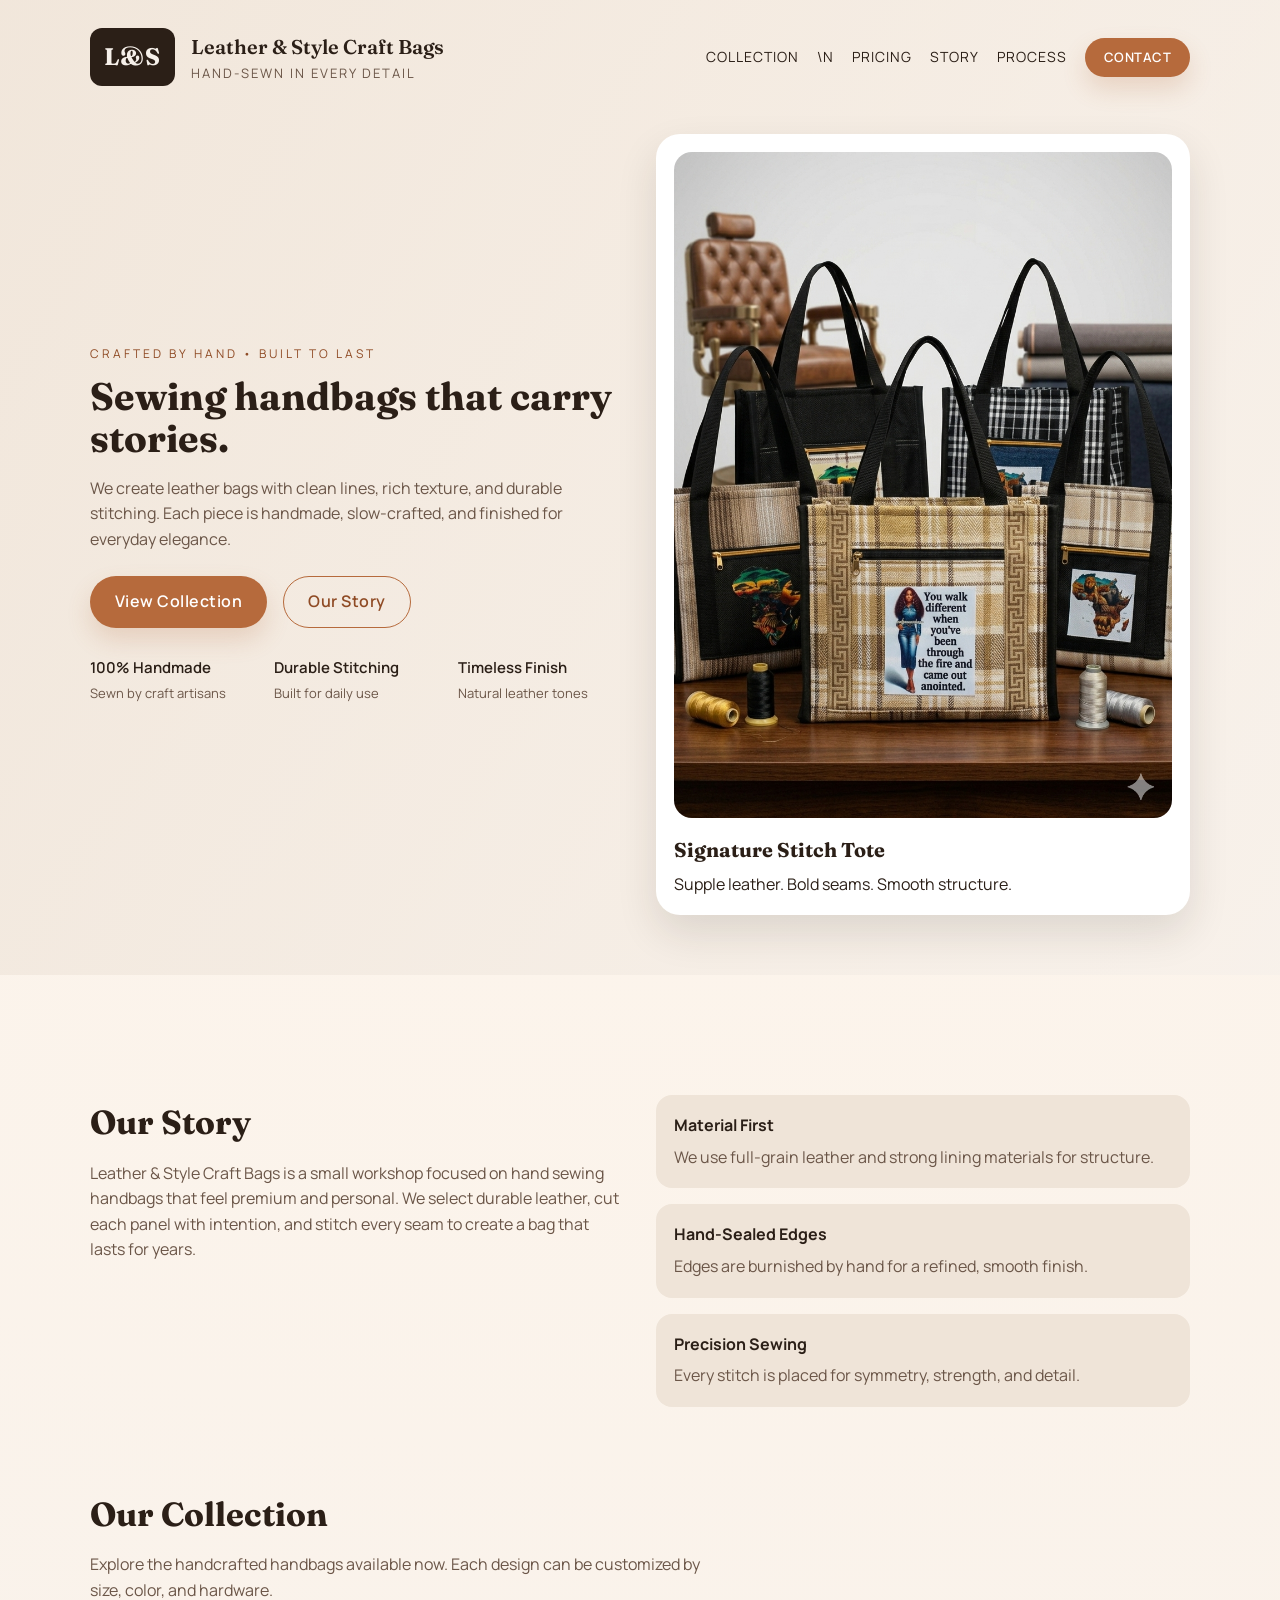
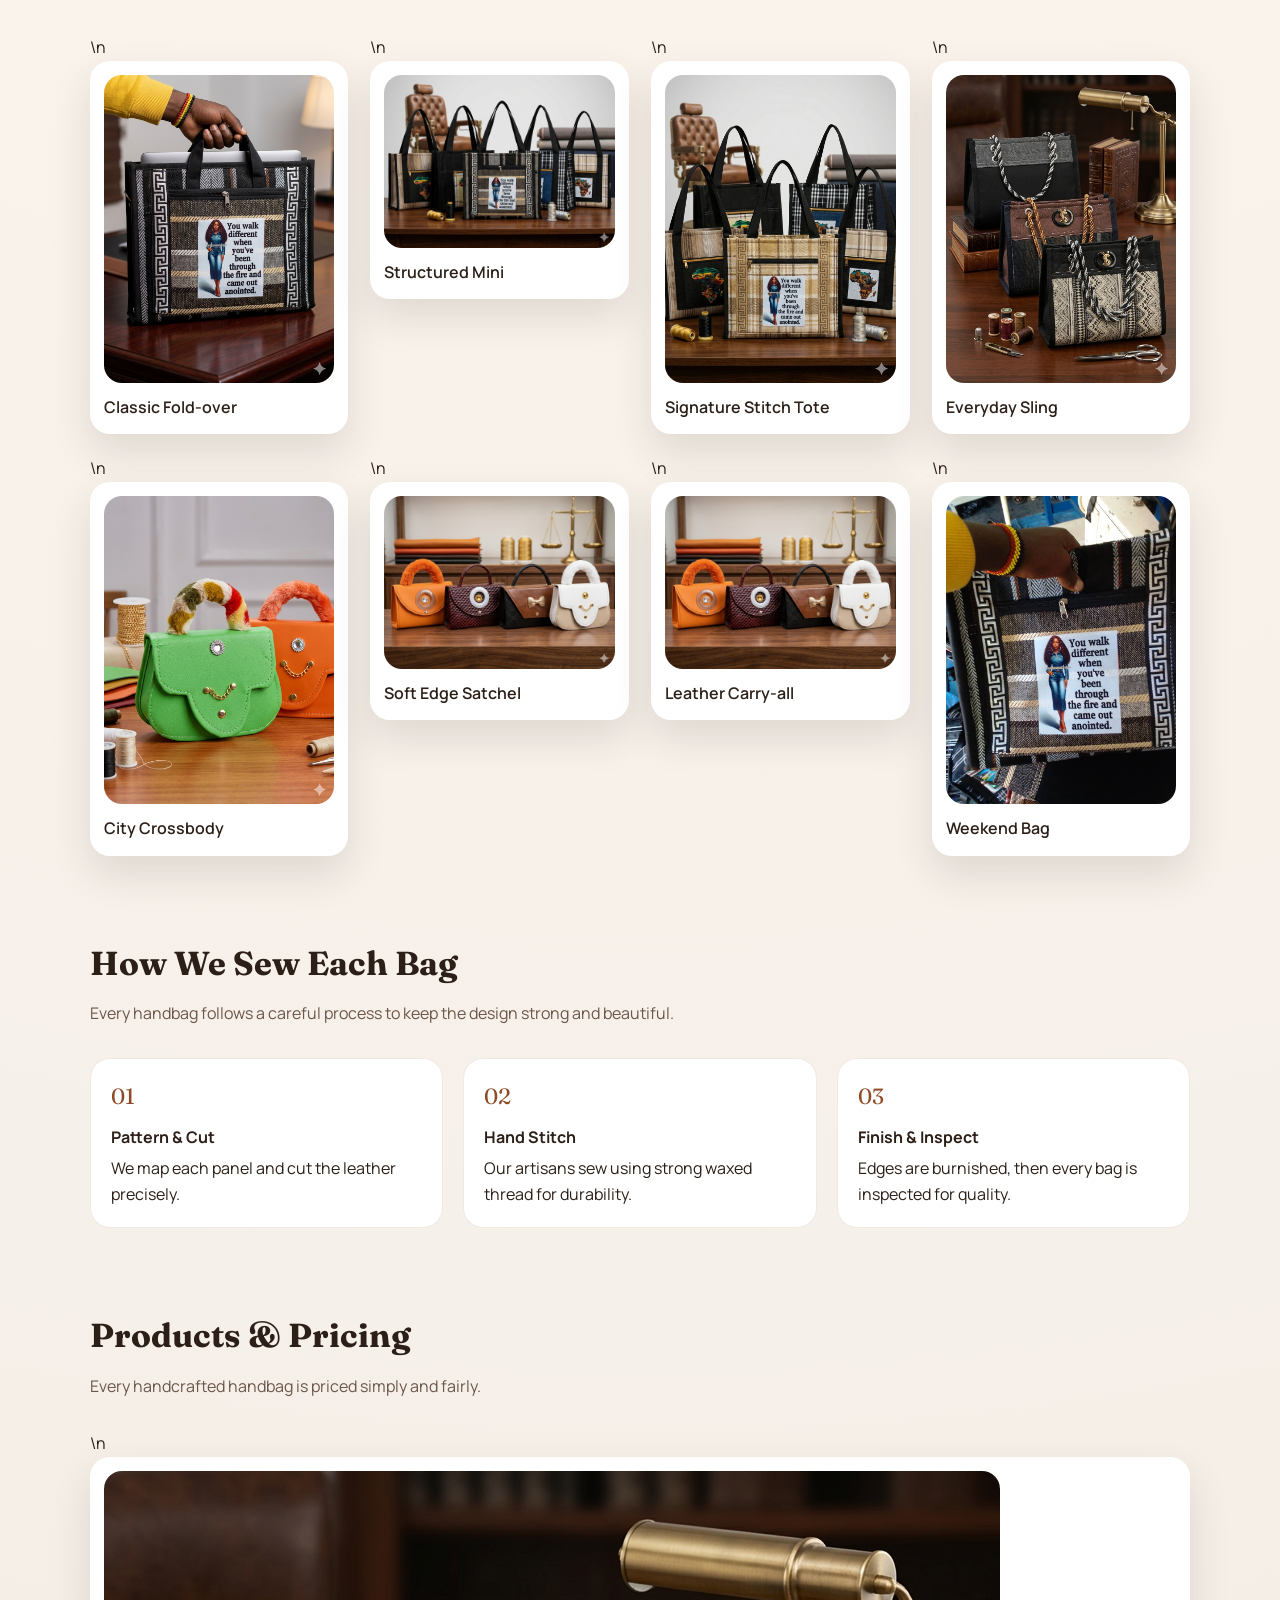
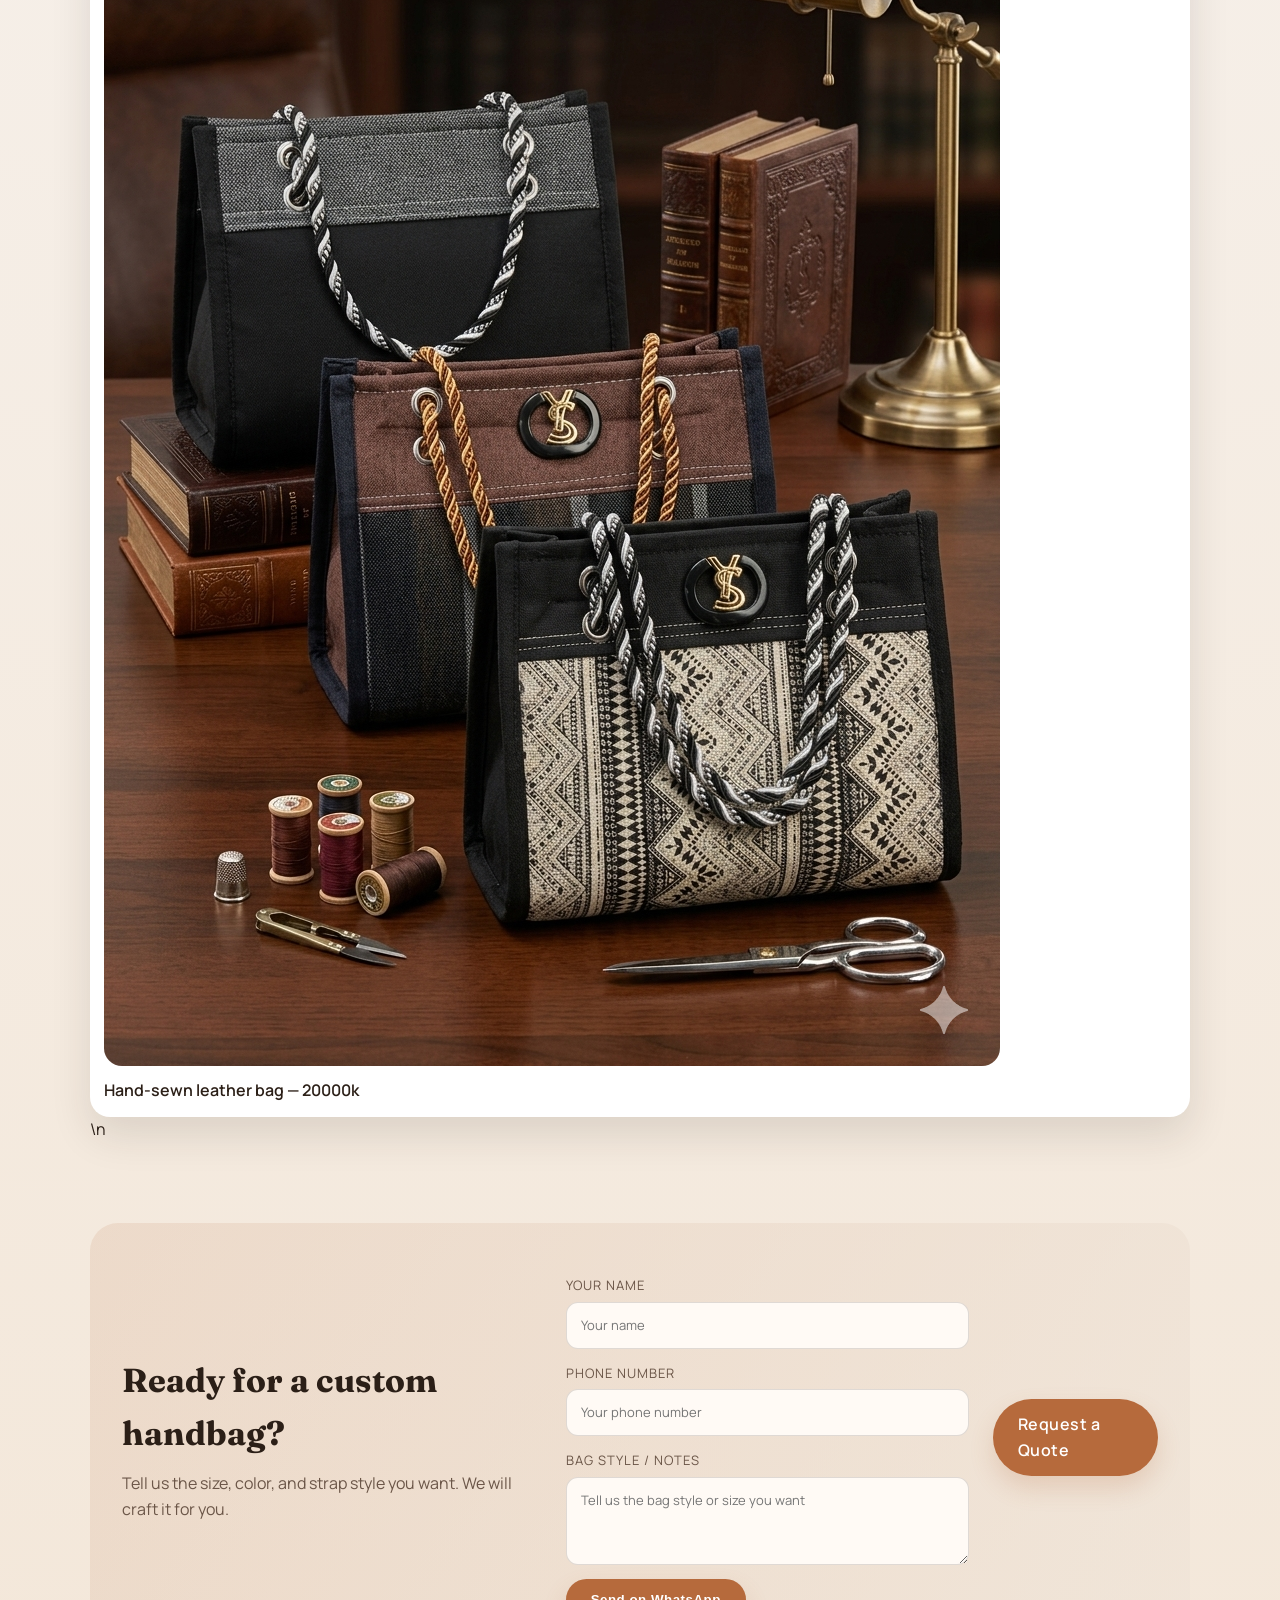
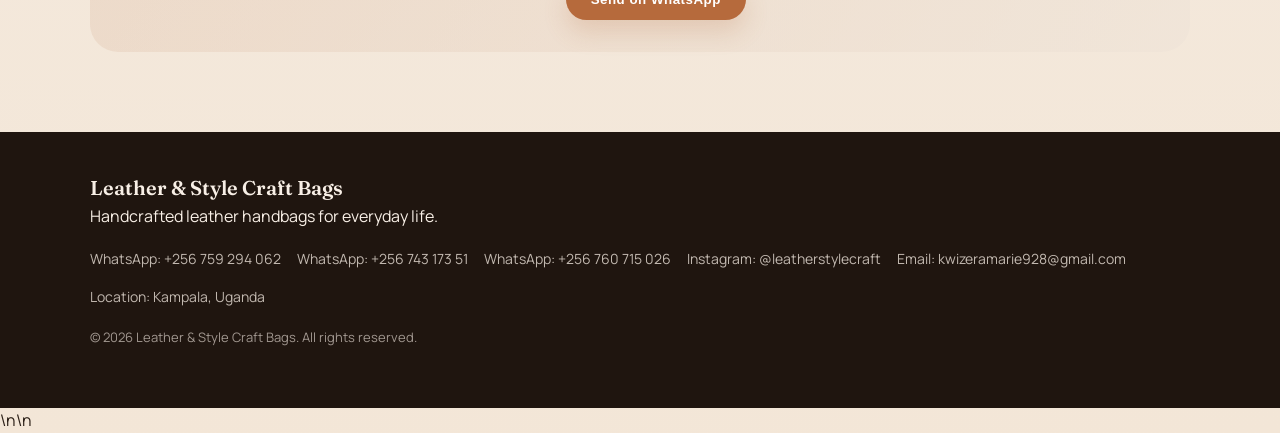
==== index.html @ 2282e541 "Initial commit" ====
﻿<!DOCTYPE html>
<html lang="en">
<head>
    <meta charset="UTF-8">
    <meta name="viewport" content="width=device-width, initial-scale=1.0">
    <title>Leather & Style Craft Bags</title>
    <link rel="preconnect" href="https://fonts.googleapis.com">
    <link rel="preconnect" href="https://fonts.gstatic.com" crossorigin>
    <link href="https://fonts.googleapis.com/css2?family=Fraunces:opsz,wght@9..144,400;9..144,600;9..144,700&family=Manrope:wght@300;400;500;600&display=swap" rel="stylesheet">
    <link rel="stylesheet" href="styles.css">
</head>
<body>
    <div class="page">
        <header class="site-header">
            <nav class="nav">
                <div class="brand">
                    <span class="brand-mark">L&S</span>
                    <div>
                        <div class="brand-name">Leather & Style Craft Bags</div>
                        <div class="brand-tag">Hand-sewn in every detail</div>
                    </div>
                </div>
                <div class="nav-links">
                    <a href="#collection">Collection</a>\n                    <a href="#pricing">Pricing</a>
                    <a href="#story">Story</a>
                    <a href="#process">Process</a>
                    <a href="#contact" class="button small">Contact</a>
                </div>
            </nav>

            <section class="hero">
                <div class="hero-text">
                    <p class="eyebrow">Crafted by hand • Built to last</p>
                    <h1>Sewing handbags that carry stories.</h1>
                    <p class="lead">We create leather bags with clean lines, rich texture, and durable stitching. Each piece is handmade, slow-crafted, and finished for everyday elegance.</p>
                    <div class="hero-actions">
                        <a class="button" href="#collection">View Collection</a>
                        <a class="button ghost" href="#story">Our Story</a>
                    </div>
                    <div class="hero-stats">
                        <div>
                            <span class="stat">100% Handmade</span>
                            <span class="stat-label">Sewn by craft artisans</span>
                        </div>
                        <div>
                            <span class="stat">Durable Stitching</span>
                            <span class="stat-label">Built for daily use</span>
                        </div>
                        <div>
                            <span class="stat">Timeless Finish</span>
                            <span class="stat-label">Natural leather tones</span>
                        </div>
                    </div>
                </div>
                <div class="hero-card">
                    <img src="Images/1775654206550.png" alt="Handcrafted leather bag" />
                    <div class="hero-card-text">
                        <h3>Signature Stitch Tote</h3>
                        <p>Supple leather. Bold seams. Smooth structure.</p>
                    </div>
                </div>
            </section>
        </header>

        <main>
            <section id="story" class="story">
                <div>
                    <h2>Our Story</h2>
                    <p>Leather & Style Craft Bags is a small workshop focused on hand sewing handbags that feel premium and personal. We select durable leather, cut each panel with intention, and stitch every seam to create a bag that lasts for years.</p>
                </div>
                <div class="story-highlights">
                    <div class="highlight">
                        <h4>Material First</h4>
                        <p>We use full-grain leather and strong lining materials for structure.</p>
                    </div>
                    <div class="highlight">
                        <h4>Hand-Sealed Edges</h4>
                        <p>Edges are burnished by hand for a refined, smooth finish.</p>
                    </div>
                    <div class="highlight">
                        <h4>Precision Sewing</h4>
                        <p>Every stitch is placed for symmetry, strength, and detail.</p>
                    </div>
                </div>
            </section>

            <section id="collection" class="collection">
                <div class="section-head">
                    <h2>Our Collection</h2>
                    <p>Explore the handcrafted handbags available now. Each design can be customized by size, color, and hardware.</p>
                </div>
                <div class="image-grid">
                    <a class="card-link" href="https://wa.me/256759294062?text=Hello%2C%20I%20am%20interested%20in%20a%20hand-sewn%20leather%20bag." target="_blank" rel="noopener">\n                    <figure class="card">
                        <img src="Images/1775653806696.png" alt="Leather handbag" />
                        <figcaption>Classic Fold-over</figcaption>
                    </figure>                    </a>
                    <a class="card-link" href="https://wa.me/256759294062?text=Hello%2C%20I%20am%20interested%20in%20a%20hand-sewn%20leather%20bag." target="_blank" rel="noopener">\n                    <figure class="card">
                        <img src="Images/1775653977512.png" alt="Leather handbag" />
                        <figcaption>Structured Mini</figcaption>
                    </figure>                   </a>
                    <a class="card-link" href="https://wa.me/256759294062?text=Hello%2C%20I%20am%20interested%20in%20a%20hand-sewn%20leather%20bag." target="_blank" rel="noopener">\n                    <figure class="card">
                        <img src="Images/1775654206550.png" alt="Leather handbag" />
                        <figcaption>Signature Stitch Tote</figcaption>
                    </figure>                    </a>
                    <a class="card-link" href="https://wa.me/256759294062?text=Hello%2C%20I%20am%20interested%20in%20a%20hand-sewn%20leather%20bag." target="_blank" rel="noopener">\n                    <figure class="card">
                        <img src="Images/1775654424771.png" alt="Leather handbag" />
                        <figcaption>Everyday Sling</figcaption>
                    </figure>                   </a>
                    <a class="card-link" href="https://wa.me/256759294062?text=Hello%2C%20I%20am%20interested%20in%20a%20hand-sewn%20leather%20bag." target="_blank" rel="noopener">\n                    <figure class="card">
                        <img src="Images/1775654623026.png" alt="Leather handbag" />
                        <figcaption>City Crossbody</figcaption>
                    </figure>                   </a>
                    <a class="card-link" href="https://wa.me/256759294062?text=Hello%2C%20I%20am%20interested%20in%20a%20hand-sewn%20leather%20bag." target="_blank" rel="noopener">\n                    <figure class="card">
                        <img src="Images/1775654816172.png" alt="Leather handbag" />
                        <figcaption>Soft Edge Satchel</figcaption>
                    </figure>                   </a>
                    <a class="card-link" href="https://wa.me/256759294062?text=Hello%2C%20I%20am%20interested%20in%20a%20hand-sewn%20leather%20bag." target="_blank" rel="noopener">\n                    <figure class="card">
                        <img src="Images/1775654816172%20(1).png" alt="Leather handbag" />
                        <figcaption>Leather Carry-all</figcaption>
                    </figure>                    </a>
                    <a class="card-link" href="https://wa.me/256759294062?text=Hello%2C%20I%20am%20interested%20in%20a%20hand-sewn%20leather%20bag." target="_blank" rel="noopener">\n                    <figure class="card">
                        <img src="Images/IMG-20260408-WA0063.jpg.jpeg" alt="Leather handbag" />
                        <figcaption>Weekend Bag</figcaption>
                    </figure>                   </a>
                </div>
            </section>

            <section id="process" class="process">
                <div class="section-head">
                    <h2>How We Sew Each Bag</h2>
                    <p>Every handbag follows a careful process to keep the design strong and beautiful.</p>
                </div>
                <div class="process-steps">
                    <div class="step">
                        <span class="step-number">01</span>
                        <h4>Pattern & Cut</h4>
                        <p>We map each panel and cut the leather precisely.</p>
                    </div>
                    <div class="step">
                        <span class="step-number">02</span>
                        <h4>Hand Stitch</h4>
                        <p>Our artisans sew using strong waxed thread for durability.</p>
                    </div>
                    <div class="step">
                        <span class="step-number">03</span>
                        <h4>Finish & Inspect</h4>
                        <p>Edges are burnished, then every bag is inspected for quality.</p>
                    </div>
                </div>
            </section>

                        <section id="pricing" class="collection">
                <div class="section-head">
                    <h2>Products & Pricing</h2>
                    <p>Every handcrafted handbag is priced simply and fairly.</p>
                </div>
                <div class="image-grid">
                    <a class="card-link" href="https://wa.me/256759294062?text=Hello%2C%20I%20am%20interested%20in%20a%20hand-sewn%20leather%20bag." target="_blank" rel="noopener">\n                    <figure class="card">
                        <img src="Images/1775654424771.png" alt="Handcrafted leather handbag" />
                        <figcaption>Hand-sewn leather bag — 20000k</figcaption>
                    </figure>\n                    </a>
                </div>
            </section>
            <section id="contact" class="cta">
                <div>
                    <h2>Ready for a custom handbag?</h2>
                    <p>Tell us the size, color, and strap style you want. We will craft it for you.</p>
                </div>
                                <form id="whatsapp-form" class="contact-form">
                    <label>
                        Your Name
                        <input type="text" name="name" placeholder="Your name" required />
                    </label>
                    <label>
                        Phone Number
                        <input type="tel" name="phone" placeholder="Your phone number" />
                    </label>
                    <label>
                        Bag Style / Notes
                        <textarea name="message" rows="3" placeholder="Tell us the bag style or size you want" required></textarea>
                    </label>
                    <button class="button" type="submit">Send on WhatsApp</button>
                </form><a class="button" href="mailto:kwizeramarie928@gmail.com">Request a Quote</a>
            </section>
        </main>

        <footer class="footer">
            <div>
                <div class="brand-name">Leather & Style Craft Bags</div>
                <p>Handcrafted leather handbags for everyday life.</p>
            </div>
                        <div class="footer-links">
                <span>WhatsApp: +256 759 294 062</span>
                <span>WhatsApp: +256 743 173 51</span>
                <span>WhatsApp: +256 760 715 026</span>
                <span>Instagram: @leatherstylecraft</span>
                <span>Email: kwizeramarie928@gmail.com</span>
                <span>Location: Kampala, Uganda</span>
            </div>
            <p class="footer-note">&copy; 2026 Leather & Style Craft Bags. All rights reserved.</p>
        </footer>
    </div>
    <script>
        (function () {
            var form = document.getElementById("whatsapp-form");
            if (!form) return;
            var number = "256759294062";
            form.addEventListener("submit", function (event) {
                event.preventDefault();
                var name = form.elements["name"].value.trim();
                var phone = form.elements["phone"].value.trim();
                var message = form.elements["message"].value.trim();
                var text = "Hello, my name is " + name + ".";
                if (phone) text += " My phone is " + phone + ".";
                text += " " + message;
                var url = "https://wa.me/" + number + "?text=" + encodeURIComponent(text);
                window.open(url, "_blank");
            });
        })();
    </script>\n</body>\n</html>
---- styles.css ----
﻿:root {
    --bg: #f6f0ea;
    --bg-alt: #efe4d8;
    --ink: #2b1f17;
    --muted: #6b5648;
    --accent: #b66a3c;
    --accent-dark: #8f4b25;
    --card: #ffffff;
    --shadow: 0 18px 40px rgba(43, 31, 23, 0.12);
}

* {
    box-sizing: border-box;
    margin: 0;
    padding: 0;
}

body {
    font-family: "Manrope", sans-serif;
    color: var(--ink);
    background: radial-gradient(circle at top, #fff6ec 0%, var(--bg) 55%, #f3e6d7 100%);
    line-height: 1.6;
}

img {
    max-width: 100%;
    display: block;
    border-radius: 18px;
}

a {
    text-decoration: none;
    color: inherit;
}

.page {
    min-height: 100vh;
}

.site-header {
    padding: 28px 7vw 60px;
    background: linear-gradient(120deg, rgba(239, 228, 216, 0.85), rgba(246, 240, 234, 0.7));
}

.nav {
    display: flex;
    align-items: center;
    justify-content: space-between;
    gap: 24px;
}

.brand {
    display: flex;
    align-items: center;
    gap: 16px;
}

.brand-mark {
    font-family: "Fraunces", serif;
    font-size: 24px;
    font-weight: 700;
    background: var(--ink);
    color: var(--bg);
    padding: 10px 14px;
    border-radius: 12px;
    letter-spacing: 1px;
}

.brand-name {
    font-family: "Fraunces", serif;
    font-weight: 600;
    font-size: 20px;
}

.brand-tag {
    font-size: 13px;
    text-transform: uppercase;
    letter-spacing: 2px;
    color: var(--muted);
}

.nav-links {
    display: flex;
    align-items: center;
    gap: 18px;
    font-size: 14px;
    letter-spacing: 1px;
    text-transform: uppercase;
}

.nav-links a:hover {
    color: var(--accent-dark);
}

.hero {
    margin-top: 48px;
    display: grid;
    grid-template-columns: repeat(auto-fit, minmax(260px, 1fr));
    gap: 32px;
    align-items: center;
}

.hero-text h1 {
    font-family: "Fraunces", serif;
    font-size: clamp(2.4rem, 3vw, 3.4rem);
    line-height: 1.1;
    margin-bottom: 16px;
}

.eyebrow {
    text-transform: uppercase;
    letter-spacing: 3px;
    font-size: 12px;
    color: var(--accent-dark);
    margin-bottom: 12px;
}

.lead {
    color: var(--muted);
    max-width: 520px;
    margin-bottom: 24px;
}

.hero-actions {
    display: flex;
    gap: 16px;
    flex-wrap: wrap;
    margin-bottom: 28px;
}

.button {
    display: inline-flex;
    align-items: center;
    justify-content: center;
    padding: 12px 24px;
    border-radius: 999px;
    background: var(--accent);
    color: #fff;
    font-weight: 600;
    letter-spacing: 0.5px;
    border: 1px solid transparent;
    transition: transform 0.2s ease, box-shadow 0.2s ease;
    box-shadow: 0 12px 24px rgba(182, 106, 60, 0.2);
}

.button:hover {
    transform: translateY(-2px);
    box-shadow: 0 18px 30px rgba(182, 106, 60, 0.25);
}

.button.ghost {
    background: transparent;
    color: var(--accent-dark);
    border: 1px solid var(--accent);
    box-shadow: none;
}

.button.small {
    padding: 8px 18px;
    font-size: 13px;
}

.hero-stats {
    display: grid;
    grid-template-columns: repeat(auto-fit, minmax(160px, 1fr));
    gap: 18px;
}

.stat {
    display: block;
    font-weight: 600;
    font-size: 15px;
}

.stat-label {
    font-size: 13px;
    color: var(--muted);
}

.hero-card {
    background: var(--card);
    padding: 18px;
    border-radius: 24px;
    box-shadow: var(--shadow);
}

.hero-card-text {
    margin-top: 16px;
}

.hero-card-text h3 {
    font-family: "Fraunces", serif;
    font-size: 20px;
    margin-bottom: 6px;
}

main {
    padding: 40px 7vw 80px;
}

.story,
.collection,
.process,
.cta {
    margin-top: 80px;
}

.story {
    display: grid;
    grid-template-columns: repeat(auto-fit, minmax(250px, 1fr));
    gap: 32px;
    align-items: start;
}

.story h2,
.section-head h2,
.cta h2 {
    font-family: "Fraunces", serif;
    font-size: clamp(2rem, 2.6vw, 2.6rem);
    margin-bottom: 12px;
}

.story p,
.section-head p,
.cta p {
    color: var(--muted);
}

.story-highlights {
    display: grid;
    gap: 16px;
}

.highlight {
    background: var(--bg-alt);
    padding: 18px;
    border-radius: 16px;
}

.highlight h4 {
    font-size: 16px;
    margin-bottom: 6px;
}

.section-head {
    max-width: 640px;
}

.image-grid {
    margin-top: 32px;
    display: grid;
    grid-template-columns: repeat(auto-fit, minmax(210px, 1fr));
    gap: 22px;
}

.card {
    background: var(--card);
    padding: 14px;
    border-radius: 20px;
    box-shadow: var(--shadow);
    transition: transform 0.2s ease;
}

.card:hover {
    transform: translateY(-6px);
}

.card figcaption {
    margin-top: 12px;
    font-weight: 600;
}

.process-steps {
    margin-top: 32px;
    display: grid;
    grid-template-columns: repeat(auto-fit, minmax(220px, 1fr));
    gap: 20px;
}

.step {
    background: var(--card);
    padding: 20px;
    border-radius: 20px;
    border: 1px solid rgba(143, 75, 37, 0.12);
}

.step-number {
    font-family: "Fraunces", serif;
    font-size: 22px;
    color: var(--accent-dark);
}

.step h4 {
    margin: 10px 0 6px;
}

.cta {
    background: linear-gradient(120deg, rgba(182, 106, 60, 0.12), rgba(239, 228, 216, 0.7));
    padding: 32px;
    border-radius: 28px;
    display: flex;
    align-items: center;
    justify-content: space-between;
    gap: 24px;
}

.footer {
    padding: 40px 7vw 60px;
    background: #1f150f;
    color: #f8efe6;
    display: grid;
    gap: 18px;
}

.footer-links {
    display: flex;
    flex-wrap: wrap;
    gap: 16px;
    font-size: 14px;
    color: rgba(248, 239, 230, 0.75);
}

.footer-note {
    font-size: 13px;
    color: rgba(248, 239, 230, 0.6);
}

@media (max-width: 900px) {
    .nav {
        flex-direction: column;
        align-items: flex-start;
    }

    .nav-links {
        flex-wrap: wrap;
        gap: 12px;
    }

    .cta {
        flex-direction: column;
        align-items: flex-start;
    }
}

@media (max-width: 600px) {
    .site-header,
    main,
    .footer {
        padding-left: 6vw;
        padding-right: 6vw;
    }

    .hero-actions {
        flex-direction: column;
        align-items: flex-start;
    }
}

.card-link {
    display: block;
    color: inherit;
}

.card-link:hover .card {
    transform: translateY(-6px);
}

.contact-form {
    margin-top: 20px;
    display: grid;
    gap: 14px;
    width: min(480px, 100%);
}

.contact-form label {
    font-size: 13px;
    text-transform: uppercase;
    letter-spacing: 1px;
    color: var(--muted);
    display: grid;
    gap: 6px;
}

.contact-form input,
.contact-form textarea {
    font: inherit;
    padding: 12px 14px;
    border-radius: 12px;
    border: 1px solid rgba(43, 31, 23, 0.15);
    background: #fffaf5;
}

.contact-form button {
    justify-self: flex-start;
}

.wa-float {
    position: fixed;
    right: 22px;
    bottom: 22px;
    background: #25d366;
    color: #ffffff;
    padding: 12px 18px;
    border-radius: 999px;
    font-weight: 600;
    box-shadow: 0 12px 24px rgba(0, 0, 0, 0.18);
    z-index: 999;
}

.wa-float:hover {
    background: #1fb457;
}
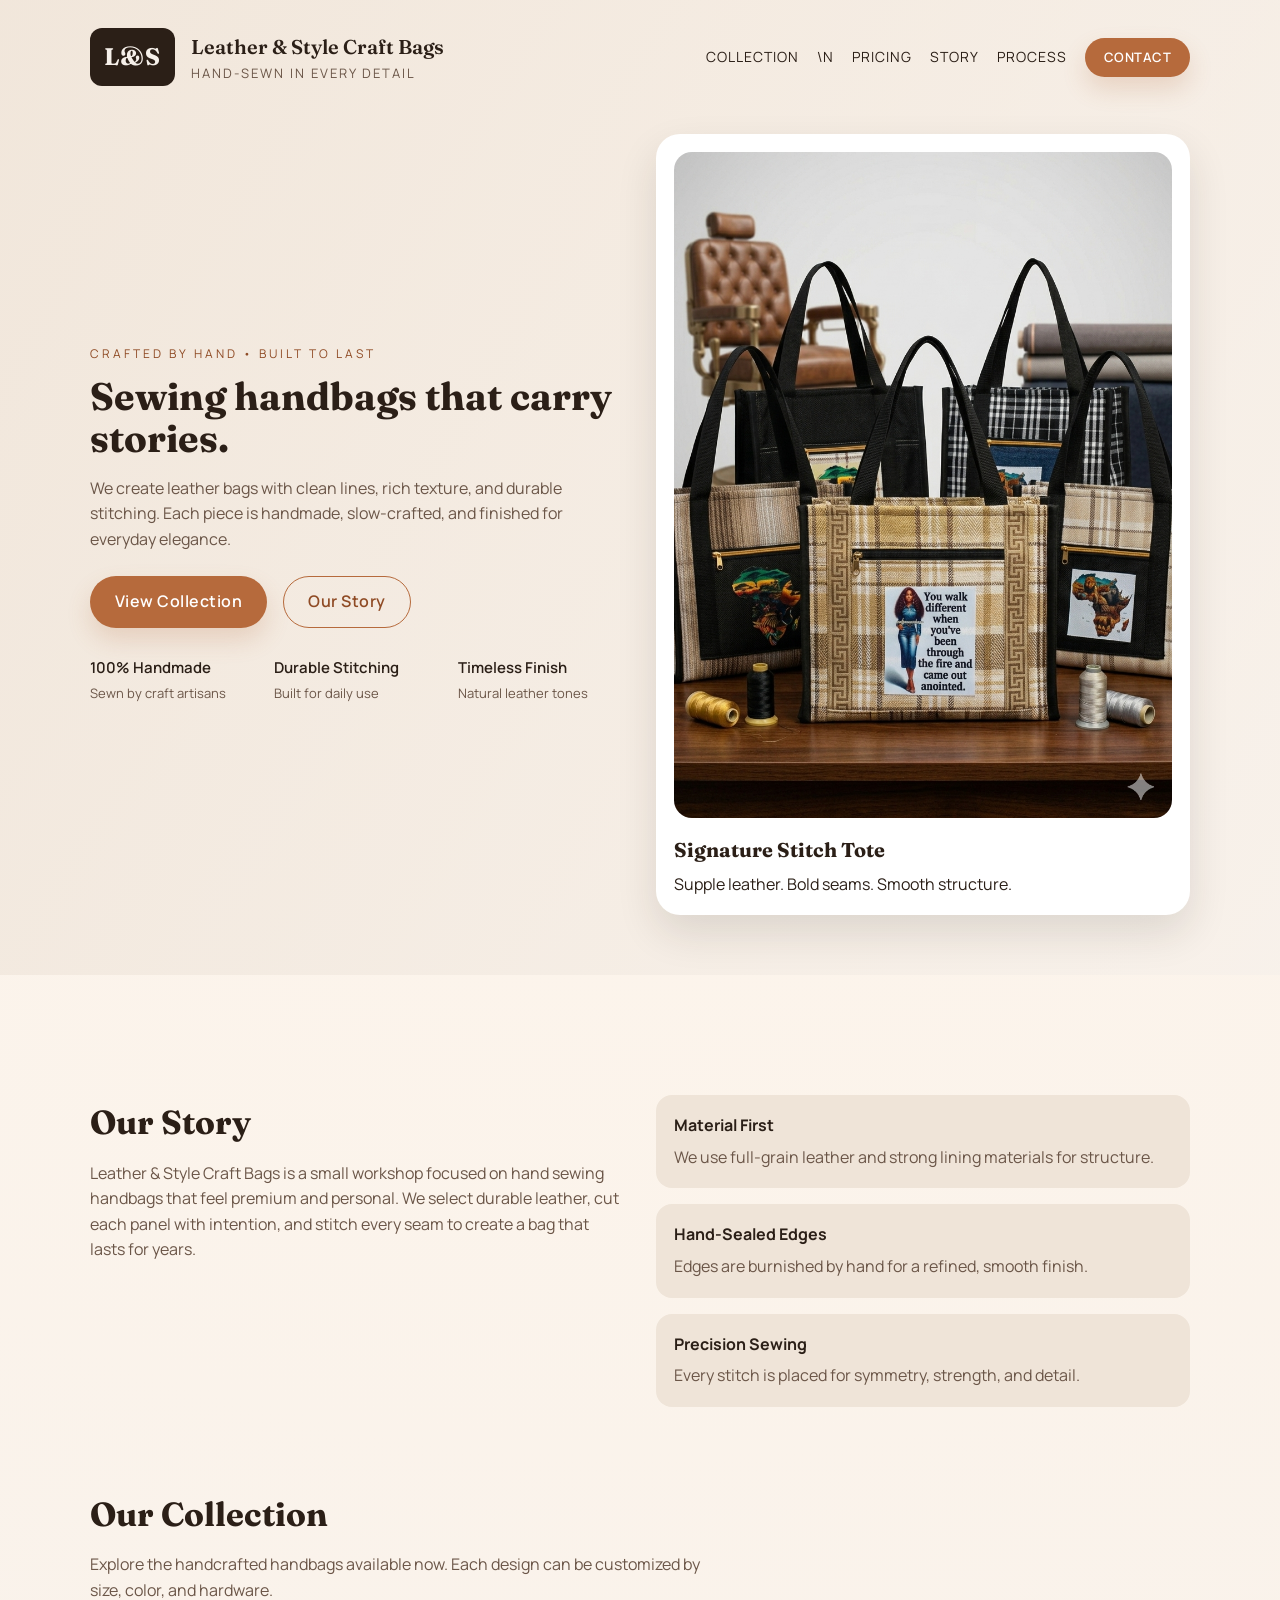
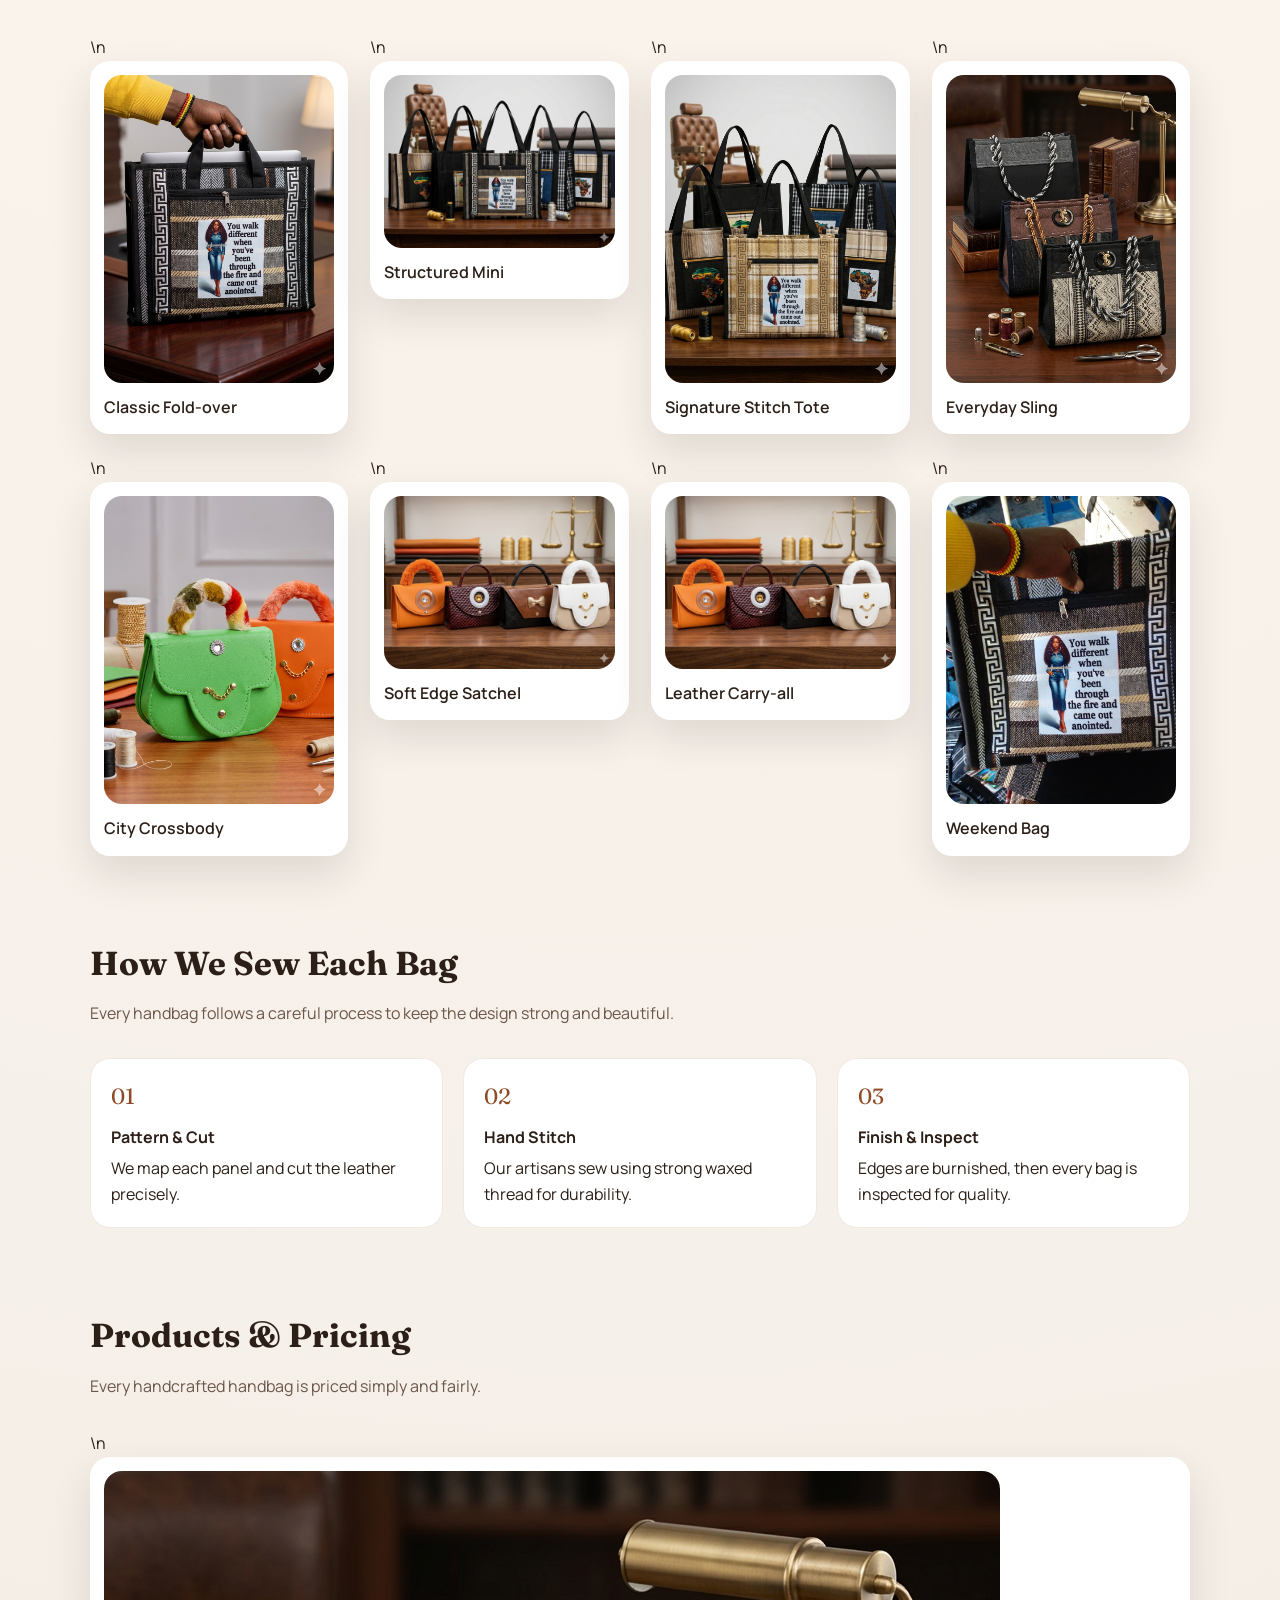
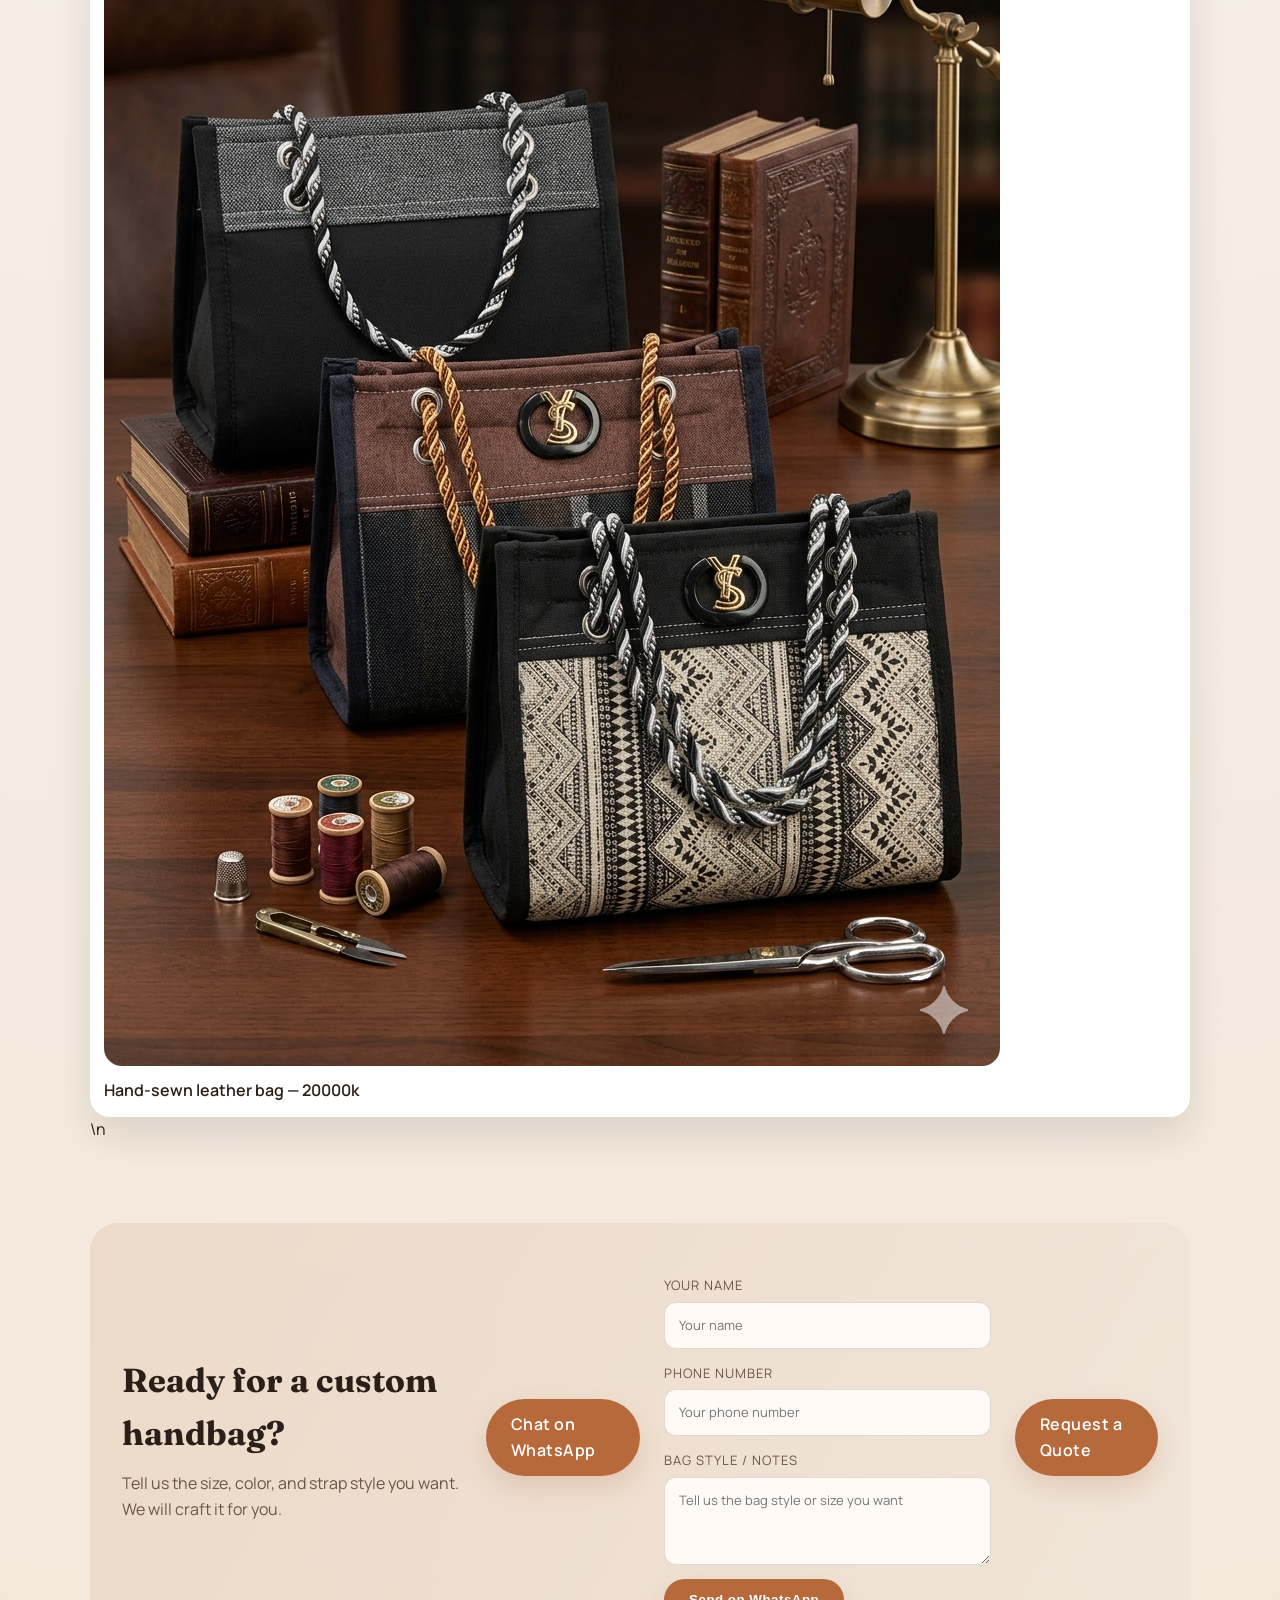
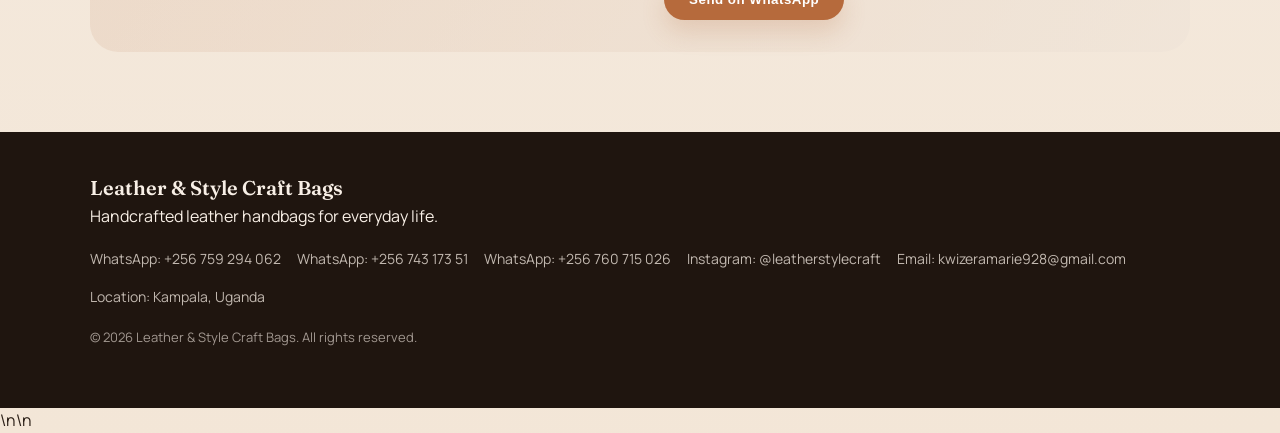
==== commit 6c4dd5c3: "Add WhatsApp button and image share links" ====
--- a/index.html
+++ b/index.html
@@ -4,6 +4,16 @@
     <meta charset="UTF-8">
     <meta name="viewport" content="width=device-width, initial-scale=1.0">
     <title>Leather & Style Craft Bags</title>
+    <meta name="description" content="Hand-sewn leather handbags crafted in Kampala. Custom sizes, colors, and hardware available." />
+    <meta property="og:type" content="website" />
+    <meta property="og:title" content="Leather & Style Craft Bags" />
+    <meta property="og:description" content="Hand-sewn leather handbags crafted in Kampala. Custom sizes, colors, and hardware available." />
+    <meta property="og:url" content="https://stupendous-cactus-37cb73.netlify.app/" />
+    <meta property="og:image" content="https://stupendous-cactus-37cb73.netlify.app/Images/1775654206550.png" />
+    <meta name="twitter:card" content="summary_large_image" />
+    <meta name="twitter:title" content="Leather & Style Craft Bags" />
+    <meta name="twitter:description" content="Hand-sewn leather handbags crafted in Kampala. Custom sizes, colors, and hardware available." />
+    <meta name="twitter:image" content="https://stupendous-cactus-37cb73.netlify.app/Images/1775654206550.png" />
     <link rel="preconnect" href="https://fonts.googleapis.com">
     <link rel="preconnect" href="https://fonts.gstatic.com" crossorigin>
     <link href="https://fonts.googleapis.com/css2?family=Fraunces:opsz,wght@9..144,400;9..144,600;9..144,700&family=Manrope:wght@300;400;500;600&display=swap" rel="stylesheet">
@@ -90,35 +100,35 @@
                     <p>Explore the handcrafted handbags available now. Each design can be customized by size, color, and hardware.</p>
                 </div>
                 <div class="image-grid">
-                    <a class="card-link" href="https://wa.me/256759294062?text=Hello%2C%20I%20am%20interested%20in%20a%20hand-sewn%20leather%20bag." target="_blank" rel="noopener">\n                    <figure class="card">
+                    <a class="card-link" href="https://wa.me/256759294062?text=Hello%2C%20I%20am%20interested%20in%20a%20hand-sewn%20leather%20bag.%0AImage%3A%20https%3A%2F%2Fstupendous-cactus-37cb73.netlify.app%2FImages%2F1775653806696.png" target="_blank" rel="noopener">\n                    <figure class="card">
                         <img src="Images/1775653806696.png" alt="Leather handbag" />
                         <figcaption>Classic Fold-over</figcaption>
                     </figure>                    </a>
-                    <a class="card-link" href="https://wa.me/256759294062?text=Hello%2C%20I%20am%20interested%20in%20a%20hand-sewn%20leather%20bag." target="_blank" rel="noopener">\n                    <figure class="card">
+                    <a class="card-link" href="https://wa.me/256759294062?text=Hello%2C%20I%20am%20interested%20in%20a%20hand-sewn%20leather%20bag.%0AImage%3A%20https%3A%2F%2Fstupendous-cactus-37cb73.netlify.app%2FImages%2F1775653977512.png" target="_blank" rel="noopener">\n                    <figure class="card">
                         <img src="Images/1775653977512.png" alt="Leather handbag" />
                         <figcaption>Structured Mini</figcaption>
                     </figure>                   </a>
-                    <a class="card-link" href="https://wa.me/256759294062?text=Hello%2C%20I%20am%20interested%20in%20a%20hand-sewn%20leather%20bag." target="_blank" rel="noopener">\n                    <figure class="card">
+                    <a class="card-link" href="https://wa.me/256759294062?text=Hello%2C%20I%20am%20interested%20in%20a%20hand-sewn%20leather%20bag.%0AImage%3A%20https%3A%2F%2Fstupendous-cactus-37cb73.netlify.app%2FImages%2F1775654206550.png" target="_blank" rel="noopener">\n                    <figure class="card">
                         <img src="Images/1775654206550.png" alt="Leather handbag" />
                         <figcaption>Signature Stitch Tote</figcaption>
                     </figure>                    </a>
-                    <a class="card-link" href="https://wa.me/256759294062?text=Hello%2C%20I%20am%20interested%20in%20a%20hand-sewn%20leather%20bag." target="_blank" rel="noopener">\n                    <figure class="card">
+                    <a class="card-link" href="https://wa.me/256759294062?text=Hello%2C%20I%20am%20interested%20in%20a%20hand-sewn%20leather%20bag.%0AImage%3A%20https%3A%2F%2Fstupendous-cactus-37cb73.netlify.app%2FImages%2F1775654424771.png" target="_blank" rel="noopener">\n                    <figure class="card">
                         <img src="Images/1775654424771.png" alt="Leather handbag" />
                         <figcaption>Everyday Sling</figcaption>
                     </figure>                   </a>
-                    <a class="card-link" href="https://wa.me/256759294062?text=Hello%2C%20I%20am%20interested%20in%20a%20hand-sewn%20leather%20bag." target="_blank" rel="noopener">\n                    <figure class="card">
+                    <a class="card-link" href="https://wa.me/256759294062?text=Hello%2C%20I%20am%20interested%20in%20a%20hand-sewn%20leather%20bag.%0AImage%3A%20https%3A%2F%2Fstupendous-cactus-37cb73.netlify.app%2FImages%2F1775654623026.png" target="_blank" rel="noopener">\n                    <figure class="card">
                         <img src="Images/1775654623026.png" alt="Leather handbag" />
                         <figcaption>City Crossbody</figcaption>
                     </figure>                   </a>
-                    <a class="card-link" href="https://wa.me/256759294062?text=Hello%2C%20I%20am%20interested%20in%20a%20hand-sewn%20leather%20bag." target="_blank" rel="noopener">\n                    <figure class="card">
+                    <a class="card-link" href="https://wa.me/256759294062?text=Hello%2C%20I%20am%20interested%20in%20a%20hand-sewn%20leather%20bag.%0AImage%3A%20https%3A%2F%2Fstupendous-cactus-37cb73.netlify.app%2FImages%2F1775654816172.png" target="_blank" rel="noopener">\n                    <figure class="card">
                         <img src="Images/1775654816172.png" alt="Leather handbag" />
                         <figcaption>Soft Edge Satchel</figcaption>
                     </figure>                   </a>
-                    <a class="card-link" href="https://wa.me/256759294062?text=Hello%2C%20I%20am%20interested%20in%20a%20hand-sewn%20leather%20bag." target="_blank" rel="noopener">\n                    <figure class="card">
+                    <a class="card-link" href="https://wa.me/256759294062?text=Hello%2C%20I%20am%20interested%20in%20a%20hand-sewn%20leather%20bag.%0AImage%3A%20https%3A%2F%2Fstupendous-cactus-37cb73.netlify.app%2FImages%2F1775654816172%2520%281%29.png" target="_blank" rel="noopener">\n                    <figure class="card">
                         <img src="Images/1775654816172%20(1).png" alt="Leather handbag" />
                         <figcaption>Leather Carry-all</figcaption>
                     </figure>                    </a>
-                    <a class="card-link" href="https://wa.me/256759294062?text=Hello%2C%20I%20am%20interested%20in%20a%20hand-sewn%20leather%20bag." target="_blank" rel="noopener">\n                    <figure class="card">
+                    <a class="card-link" href="https://wa.me/256759294062?text=Hello%2C%20I%20am%20interested%20in%20a%20hand-sewn%20leather%20bag.%0AImage%3A%20https%3A%2F%2Fstupendous-cactus-37cb73.netlify.app%2FImages%2FIMG-20260408-WA0063.jpg.jpeg" target="_blank" rel="noopener">\n                    <figure class="card">
                         <img src="Images/IMG-20260408-WA0063.jpg.jpeg" alt="Leather handbag" />
                         <figcaption>Weekend Bag</figcaption>
                     </figure>                   </a>
@@ -155,7 +165,7 @@
                     <p>Every handcrafted handbag is priced simply and fairly.</p>
                 </div>
                 <div class="image-grid">
-                    <a class="card-link" href="https://wa.me/256759294062?text=Hello%2C%20I%20am%20interested%20in%20a%20hand-sewn%20leather%20bag." target="_blank" rel="noopener">\n                    <figure class="card">
+                    <a class="card-link" href="https://wa.me/256759294062?text=Hello%2C%20I%20am%20interested%20in%20a%20hand-sewn%20leather%20bag.%0AImage%3A%20https%3A%2F%2Fstupendous-cactus-37cb73.netlify.app%2FImages%2F1775654424771.png" target="_blank" rel="noopener">\n                    <figure class="card">
                         <img src="Images/1775654424771.png" alt="Handcrafted leather handbag" />
                         <figcaption>Hand-sewn leather bag — 20000k</figcaption>
                     </figure>\n                    </a>
@@ -166,6 +176,7 @@
                     <h2>Ready for a custom handbag?</h2>
                     <p>Tell us the size, color, and strap style you want. We will craft it for you.</p>
                 </div>
+                <a class="button" href="https://wa.me/256759294062?text=Hello%2C%20I%20am%20interested%20in%20a%20hand-sewn%20leather%20bag." target="_blank" rel="noopener">Chat on WhatsApp</a>
                                 <form id="whatsapp-form" class="contact-form">
                     <label>
                         Your Name
